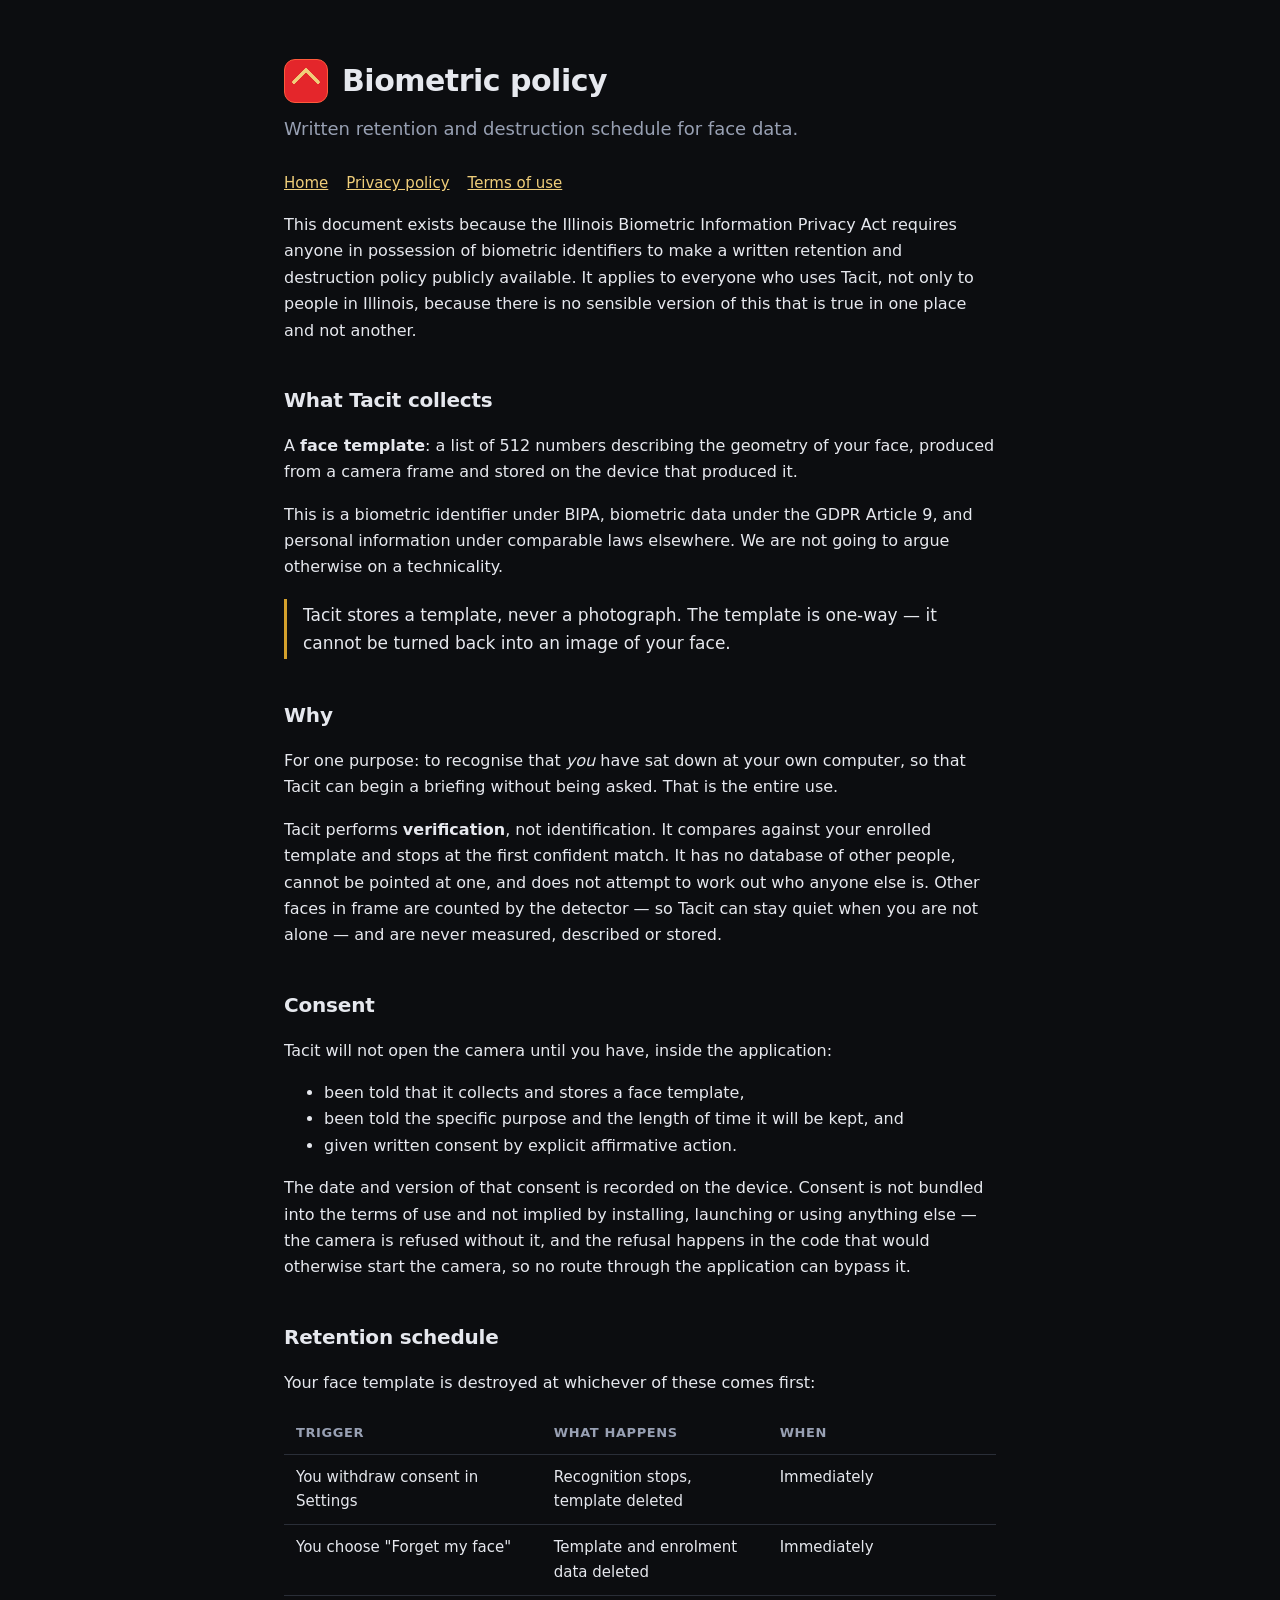
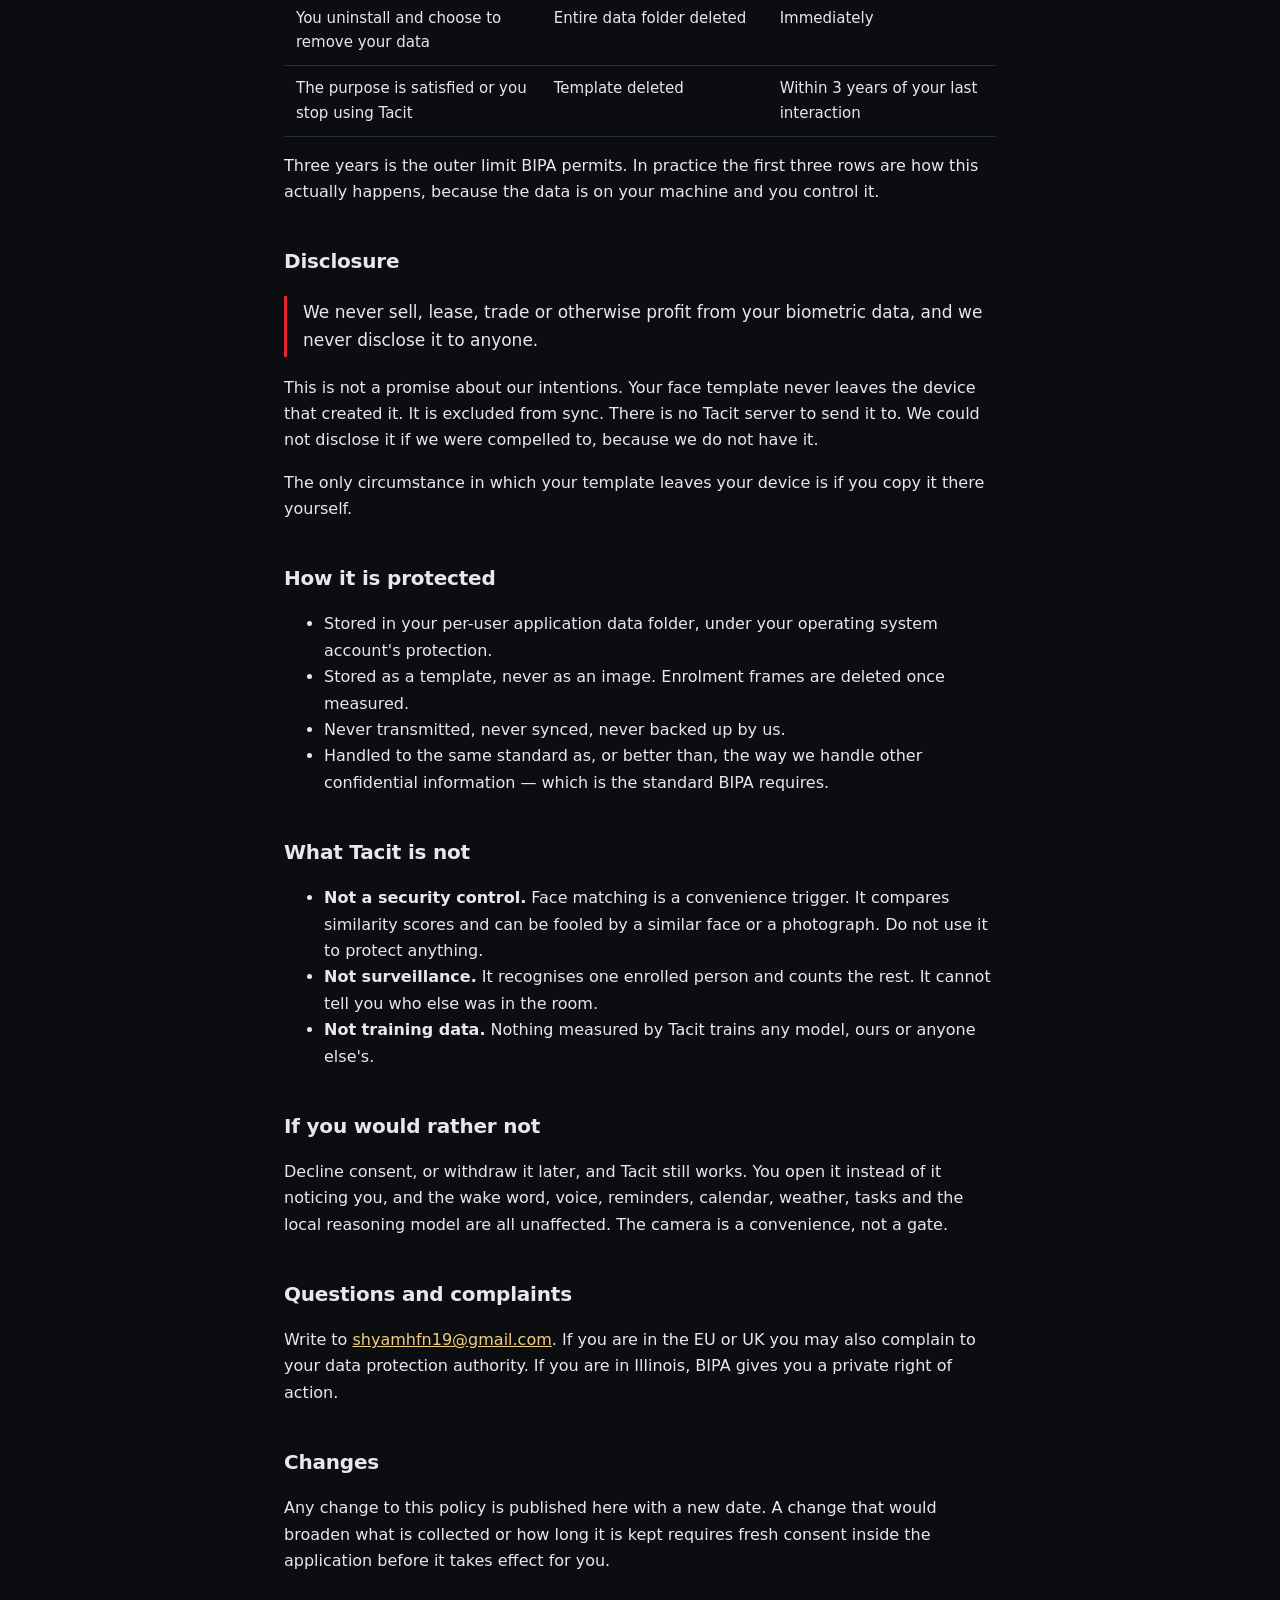
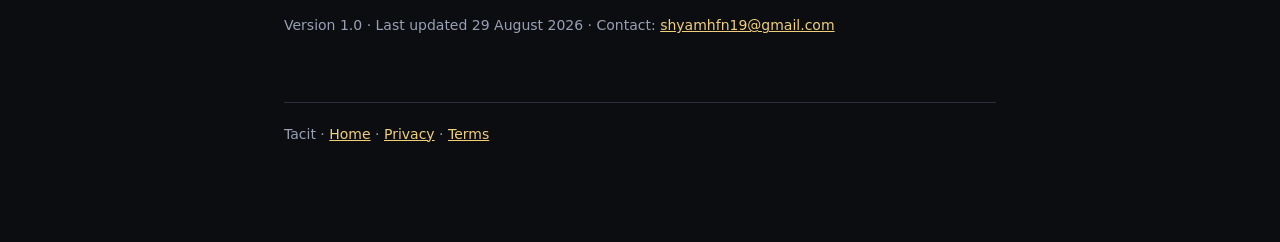
==== biometric-policy.html @ 15479e4a "before rebrand" ====
<!doctype html>
<html lang="en">
<head>
<meta charset="utf-8">
<meta name="viewport" content="width=device-width, initial-scale=1">
<title>Biometric data retention and destruction policy — Tacit</title>
<link rel="stylesheet" href="_style.css">
</head>
<body>
<div class="wrap">

  <header>
    <div class="logo" aria-hidden="true"></div>
    <h1>Biometric policy</h1>
  </header>
  <p class="lede">Written retention and destruction schedule for face data.</p>
  <nav>
    <a href="index.html">Home</a>
    <a href="privacy.html">Privacy policy</a>
    <a href="terms.html">Terms of use</a>
  </nav>

  <p>This document exists because the Illinois Biometric Information Privacy Act requires anyone in possession of biometric identifiers to make a written retention and destruction policy publicly available. It applies to everyone who uses Tacit, not only to people in Illinois, because there is no sensible version of this that is true in one place and not another.</p>

  <h2>What Tacit collects</h2>
  <p>A <strong>face template</strong>: a list of 512 numbers describing the geometry of your face, produced from a camera frame and stored on the device that produced it.</p>
  <p>This is a biometric identifier under BIPA, biometric data under the GDPR Article 9, and personal information under comparable laws elsewhere. We are not going to argue otherwise on a technicality.</p>

  <p class="answer">Tacit stores a template, never a photograph. The template is one-way — it cannot be turned back into an image of your face.</p>

  <h2>Why</h2>
  <p>For one purpose: to recognise that <em>you</em> have sat down at your own computer, so that Tacit can begin a briefing without being asked. That is the entire use.</p>
  <p>Tacit performs <strong>verification</strong>, not identification. It compares against your enrolled template and stops at the first confident match. It has no database of other people, cannot be pointed at one, and does not attempt to work out who anyone else is. Other faces in frame are counted by the detector — so Tacit can stay quiet when you are not alone — and are never measured, described or stored.</p>

  <h2>Consent</h2>
  <p>Tacit will not open the camera until you have, inside the application:</p>
  <ul>
    <li>been told that it collects and stores a face template,</li>
    <li>been told the specific purpose and the length of time it will be kept, and</li>
    <li>given written consent by explicit affirmative action.</li>
  </ul>
  <p>The date and version of that consent is recorded on the device. Consent is not bundled into the terms of use and not implied by installing, launching or using anything else — the camera is refused without it, and the refusal happens in the code that would otherwise start the camera, so no route through the application can bypass it.</p>

  <h2>Retention schedule</h2>
  <p>Your face template is destroyed at whichever of these comes first:</p>
  <table>
    <tr><th>Trigger</th><th>What happens</th><th>When</th></tr>
    <tr><td>You withdraw consent in Settings</td><td>Recognition stops, template deleted</td><td>Immediately</td></tr>
    <tr><td>You choose "Forget my face"</td><td>Template and enrolment data deleted</td><td>Immediately</td></tr>
    <tr><td>You uninstall and choose to remove your data</td><td>Entire data folder deleted</td><td>Immediately</td></tr>
    <tr><td>The purpose is satisfied or you stop using Tacit</td><td>Template deleted</td><td>Within 3 years of your last interaction</td></tr>
  </table>
  <p>Three years is the outer limit BIPA permits. In practice the first three rows are how this actually happens, because the data is on your machine and you control it.</p>

  <h2>Disclosure</h2>
  <p class="answer never">We never sell, lease, trade or otherwise profit from your biometric data, and we never disclose it to anyone.</p>
  <p>This is not a promise about our intentions. Your face template never leaves the device that created it. It is excluded from sync. There is no Tacit server to send it to. We could not disclose it if we were compelled to, because we do not have it.</p>
  <p>The only circumstance in which your template leaves your device is if you copy it there yourself.</p>

  <h2>How it is protected</h2>
  <ul>
    <li>Stored in your per-user application data folder, under your operating system account's protection.</li>
    <li>Stored as a template, never as an image. Enrolment frames are deleted once measured.</li>
    <li>Never transmitted, never synced, never backed up by us.</li>
    <li>Handled to the same standard as, or better than, the way we handle other confidential information — which is the standard BIPA requires.</li>
  </ul>

  <h2>What Tacit is not</h2>
  <ul>
    <li><strong>Not a security control.</strong> Face matching is a convenience trigger. It compares similarity scores and can be fooled by a similar face or a photograph. Do not use it to protect anything.</li>
    <li><strong>Not surveillance.</strong> It recognises one enrolled person and counts the rest. It cannot tell you who else was in the room.</li>
    <li><strong>Not training data.</strong> Nothing measured by Tacit trains any model, ours or anyone else's.</li>
  </ul>

  <h2>If you would rather not</h2>
  <p>Decline consent, or withdraw it later, and Tacit still works. You open it instead of it noticing you, and the wake word, voice, reminders, calendar, weather, tasks and the local reasoning model are all unaffected. The camera is a convenience, not a gate.</p>

  <h2>Questions and complaints</h2>
  <p>Write to <a href="mailto:shyamhfn19@gmail.com">shyamhfn19@gmail.com</a>. If you are in the EU or UK you may also complain to your data protection authority. If you are in Illinois, BIPA gives you a private right of action.</p>

  <h2>Changes</h2>
  <p>Any change to this policy is published here with a new date. A change that would broaden what is collected or how long it is kept requires fresh consent inside the application before it takes effect for you.</p>

  <p class="updated">Version 1.0 · Last updated 29 August 2026 · Contact: <a href="mailto:shyamhfn19@gmail.com">shyamhfn19@gmail.com</a></p>

  <footer>
    Tacit · <a href="index.html">Home</a> · <a href="privacy.html">Privacy</a> · <a href="terms.html">Terms</a>
  </footer>

</div>
</body>
</html>
---- _style.css ----
/* Taken from lib/ui/theme.dart, so the site and the app cannot drift apart.
   The old palette here was blue, which matched nothing. */
:root {
  --bg: #0C0D10;          /* gunmetal900 */
  --panel: #14161B;       /* gunmetal800 */
  --line: #2A2E38;        /* gunmetal600 */
  --ink: #E6E8EE;
  --muted: #98A0B3;       /* near steel */
  --accent: #F0CE7A;      /* paleGold - readable on dark, unlike the red */
  --red: #E4262B;         /* hotRed */
  --gold: #D4A02C;
}
* { box-sizing: border-box; }
body {
  margin: 0;
  background: var(--bg);
  color: var(--ink);
  font: 16px/1.65 system-ui, -apple-system, "Segoe UI", Roboto, sans-serif;
}
.wrap { max-width: 760px; margin: 0 auto; padding: 56px 24px 96px; }
header { display: flex; align-items: center; gap: 14px; margin-bottom: 8px; }
h1 { font-size: 30px; margin: 0; letter-spacing: -0.5px; }
h2 { font-size: 20px; margin: 40px 0 12px; letter-spacing: -0.2px; }
h3 { font-size: 16px; margin: 26px 0 8px; }
p, li { color: var(--ink); }
.lede { font-size: 18px; color: var(--muted); margin-top: 6px; }
.muted { color: var(--muted); }
small { color: var(--muted); }
a { color: var(--accent); }
nav { margin: 28px 0 8px; display: flex; gap: 18px; flex-wrap: wrap; font-size: 15px; }
.card {
  background: var(--panel);
  border: 1px solid var(--line);
  border-radius: 14px;
  padding: 20px 22px;
  margin: 18px 0;
}
table { width: 100%; border-collapse: collapse; margin: 16px 0; font-size: 15px; }
th, td { text-align: left; padding: 10px 12px; border-bottom: 1px solid var(--line); vertical-align: top; }
th { color: var(--muted); font-weight: 600; font-size: 13px; text-transform: uppercase; letter-spacing: 0.6px; }
code { background: #1D2230; padding: 2px 6px; border-radius: 5px; font-size: 14px; }
footer { margin-top: 64px; padding-top: 20px; border-top: 1px solid var(--line); font-size: 14px; color: var(--muted); }
/* The app mark, in CSS: a red field with a gold caret. Drawn rather than
   linked so the pages stay self-contained and work from file:// - the
   installer drops them into the program folder and the Start menu opens
   them from there. */
.logo {
  width: 44px; height: 44px; border-radius: 11px; flex: none;
  background: var(--red);
  border: 1px solid #FF5A3C;
  position: relative;
}
.logo::after {
  content: "";
  position: absolute; left: 50%; top: 54%;
  width: 17px; height: 17px;
  transform: translate(-50%, -50%) rotate(45deg);
  border-top: 4.5px solid #F0CE7A;
  border-left: 4.5px solid #F0CE7A;
  border-radius: 2px;
}

/* A short, plain-language answer set off from the reasoning around it. */
.answer {
  border-left: 3px solid var(--gold);
  padding: 2px 0 2px 16px;
  margin: 18px 0;
  font-size: 17px;
}
.never { border-left-color: var(--red); }
.updated { margin-top: 40px; font-size: 14px; color: var(--muted); }
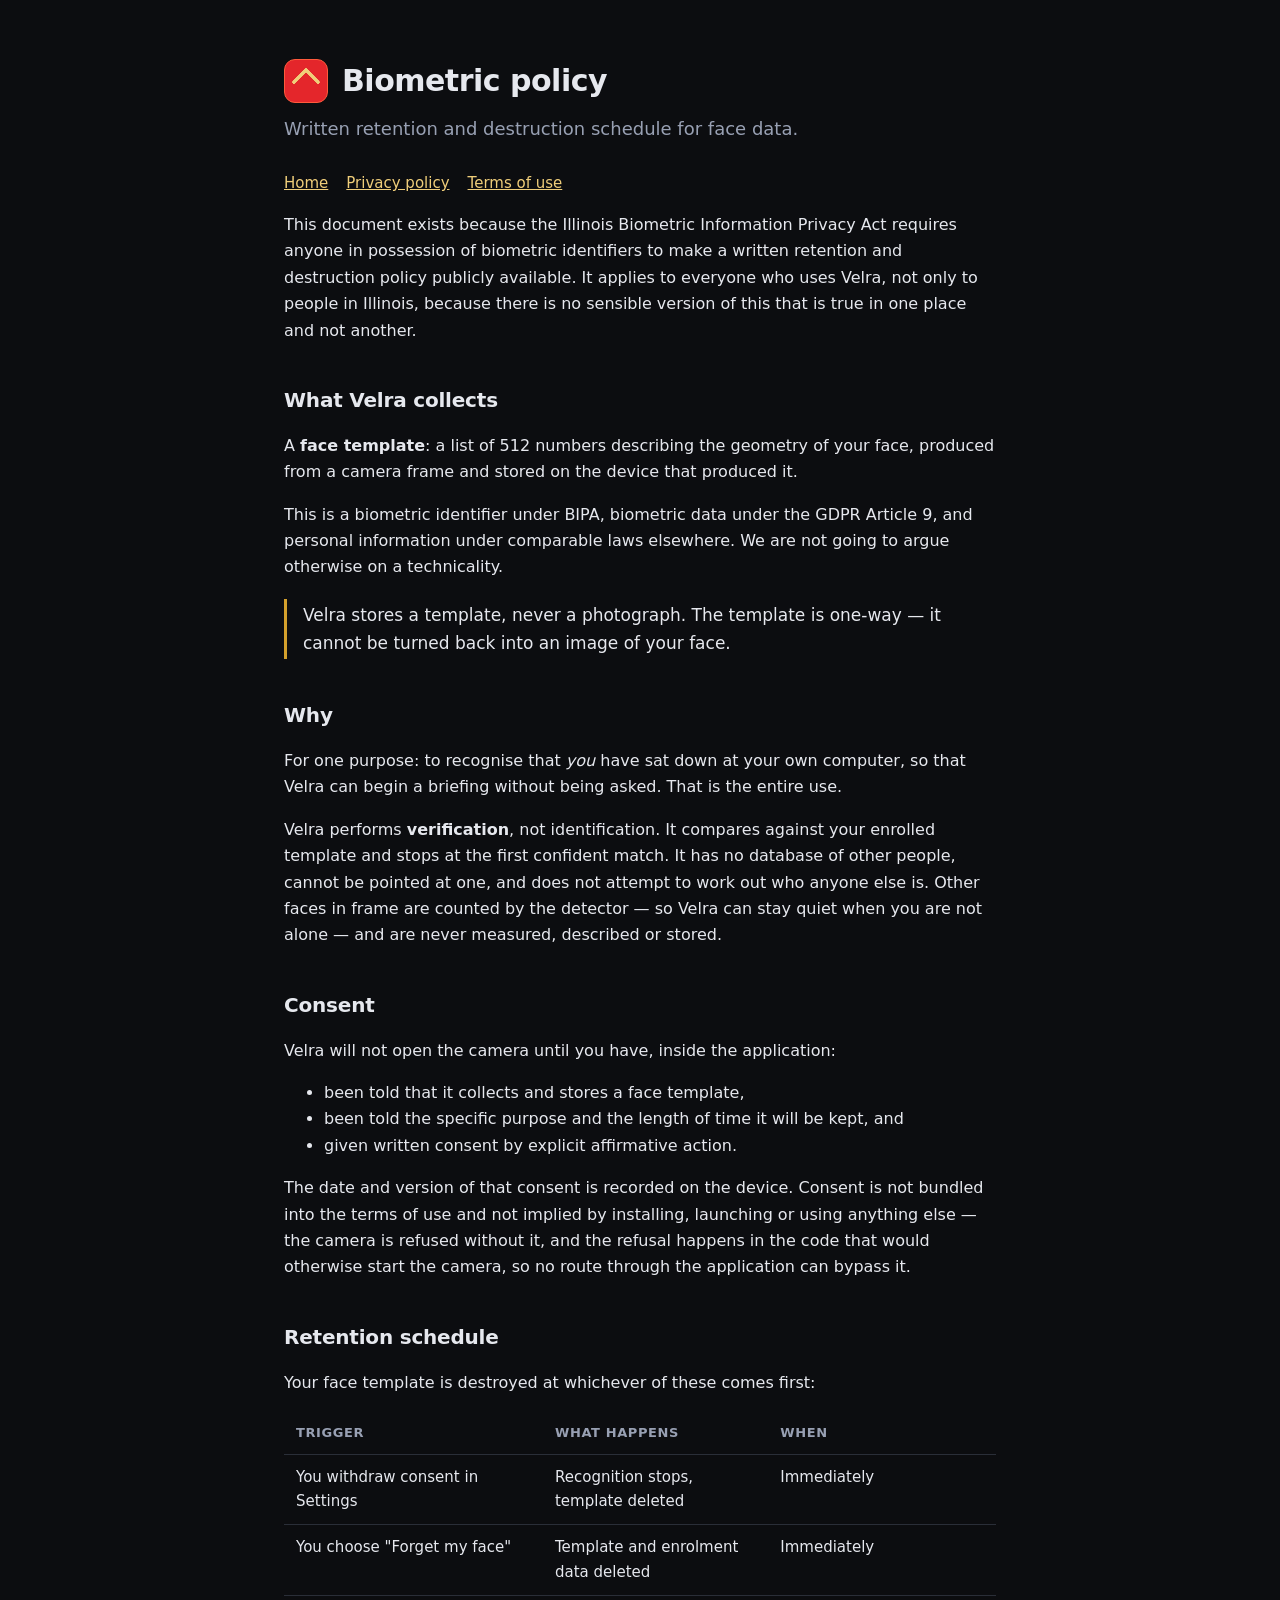
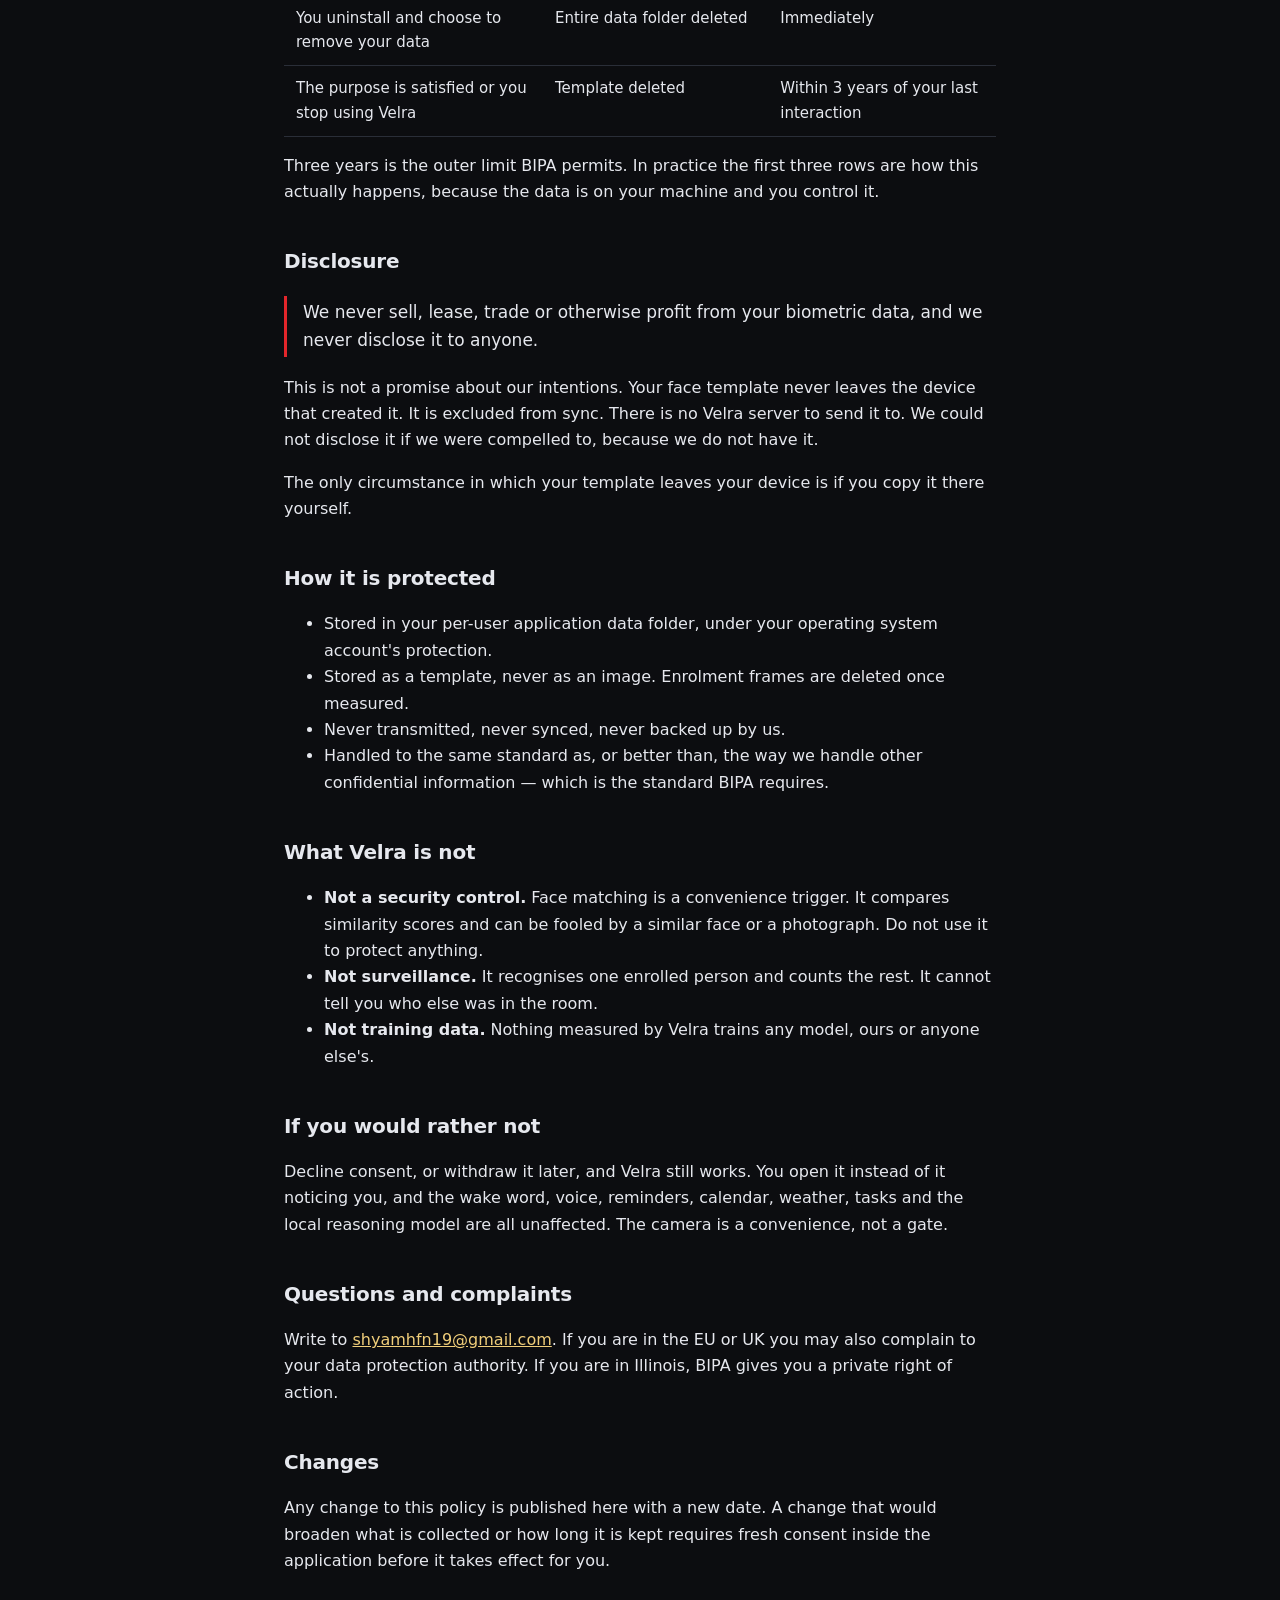
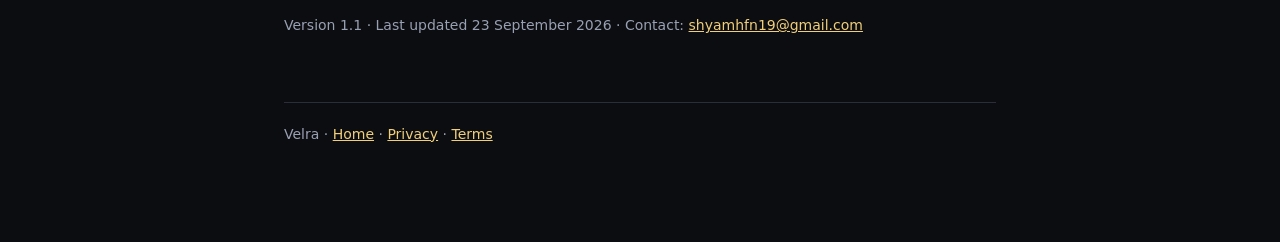
==== commit 1274a654: "Velra rebrand, live URLs" ====
--- a/biometric-policy.html
+++ b/biometric-policy.html
@@ -3,7 +3,7 @@
 <head>
 <meta charset="utf-8">
 <meta name="viewport" content="width=device-width, initial-scale=1">
-<title>Biometric data retention and destruction policy — Tacit</title>
+<title>Biometric data retention and destruction policy — Velra</title>
 <link rel="stylesheet" href="_style.css">
 </head>
 <body>
@@ -20,20 +20,20 @@
     <a href="terms.html">Terms of use</a>
   </nav>
 
-  <p>This document exists because the Illinois Biometric Information Privacy Act requires anyone in possession of biometric identifiers to make a written retention and destruction policy publicly available. It applies to everyone who uses Tacit, not only to people in Illinois, because there is no sensible version of this that is true in one place and not another.</p>
+  <p>This document exists because the Illinois Biometric Information Privacy Act requires anyone in possession of biometric identifiers to make a written retention and destruction policy publicly available. It applies to everyone who uses Velra, not only to people in Illinois, because there is no sensible version of this that is true in one place and not another.</p>
 
-  <h2>What Tacit collects</h2>
+  <h2>What Velra collects</h2>
   <p>A <strong>face template</strong>: a list of 512 numbers describing the geometry of your face, produced from a camera frame and stored on the device that produced it.</p>
   <p>This is a biometric identifier under BIPA, biometric data under the GDPR Article 9, and personal information under comparable laws elsewhere. We are not going to argue otherwise on a technicality.</p>
 
-  <p class="answer">Tacit stores a template, never a photograph. The template is one-way — it cannot be turned back into an image of your face.</p>
+  <p class="answer">Velra stores a template, never a photograph. The template is one-way — it cannot be turned back into an image of your face.</p>
 
   <h2>Why</h2>
-  <p>For one purpose: to recognise that <em>you</em> have sat down at your own computer, so that Tacit can begin a briefing without being asked. That is the entire use.</p>
-  <p>Tacit performs <strong>verification</strong>, not identification. It compares against your enrolled template and stops at the first confident match. It has no database of other people, cannot be pointed at one, and does not attempt to work out who anyone else is. Other faces in frame are counted by the detector — so Tacit can stay quiet when you are not alone — and are never measured, described or stored.</p>
+  <p>For one purpose: to recognise that <em>you</em> have sat down at your own computer, so that Velra can begin a briefing without being asked. That is the entire use.</p>
+  <p>Velra performs <strong>verification</strong>, not identification. It compares against your enrolled template and stops at the first confident match. It has no database of other people, cannot be pointed at one, and does not attempt to work out who anyone else is. Other faces in frame are counted by the detector — so Velra can stay quiet when you are not alone — and are never measured, described or stored.</p>
 
   <h2>Consent</h2>
-  <p>Tacit will not open the camera until you have, inside the application:</p>
+  <p>Velra will not open the camera until you have, inside the application:</p>
   <ul>
     <li>been told that it collects and stores a face template,</li>
     <li>been told the specific purpose and the length of time it will be kept, and</li>
@@ -48,13 +48,13 @@
     <tr><td>You withdraw consent in Settings</td><td>Recognition stops, template deleted</td><td>Immediately</td></tr>
     <tr><td>You choose "Forget my face"</td><td>Template and enrolment data deleted</td><td>Immediately</td></tr>
     <tr><td>You uninstall and choose to remove your data</td><td>Entire data folder deleted</td><td>Immediately</td></tr>
-    <tr><td>The purpose is satisfied or you stop using Tacit</td><td>Template deleted</td><td>Within 3 years of your last interaction</td></tr>
+    <tr><td>The purpose is satisfied or you stop using Velra</td><td>Template deleted</td><td>Within 3 years of your last interaction</td></tr>
   </table>
   <p>Three years is the outer limit BIPA permits. In practice the first three rows are how this actually happens, because the data is on your machine and you control it.</p>
 
   <h2>Disclosure</h2>
   <p class="answer never">We never sell, lease, trade or otherwise profit from your biometric data, and we never disclose it to anyone.</p>
-  <p>This is not a promise about our intentions. Your face template never leaves the device that created it. It is excluded from sync. There is no Tacit server to send it to. We could not disclose it if we were compelled to, because we do not have it.</p>
+  <p>This is not a promise about our intentions. Your face template never leaves the device that created it. It is excluded from sync. There is no Velra server to send it to. We could not disclose it if we were compelled to, because we do not have it.</p>
   <p>The only circumstance in which your template leaves your device is if you copy it there yourself.</p>
 
   <h2>How it is protected</h2>
@@ -65,15 +65,15 @@
     <li>Handled to the same standard as, or better than, the way we handle other confidential information — which is the standard BIPA requires.</li>
   </ul>
 
-  <h2>What Tacit is not</h2>
+  <h2>What Velra is not</h2>
   <ul>
     <li><strong>Not a security control.</strong> Face matching is a convenience trigger. It compares similarity scores and can be fooled by a similar face or a photograph. Do not use it to protect anything.</li>
     <li><strong>Not surveillance.</strong> It recognises one enrolled person and counts the rest. It cannot tell you who else was in the room.</li>
-    <li><strong>Not training data.</strong> Nothing measured by Tacit trains any model, ours or anyone else's.</li>
+    <li><strong>Not training data.</strong> Nothing measured by Velra trains any model, ours or anyone else's.</li>
   </ul>
 
   <h2>If you would rather not</h2>
-  <p>Decline consent, or withdraw it later, and Tacit still works. You open it instead of it noticing you, and the wake word, voice, reminders, calendar, weather, tasks and the local reasoning model are all unaffected. The camera is a convenience, not a gate.</p>
+  <p>Decline consent, or withdraw it later, and Velra still works. You open it instead of it noticing you, and the wake word, voice, reminders, calendar, weather, tasks and the local reasoning model are all unaffected. The camera is a convenience, not a gate.</p>
 
   <h2>Questions and complaints</h2>
   <p>Write to <a href="mailto:shyamhfn19@gmail.com">shyamhfn19@gmail.com</a>. If you are in the EU or UK you may also complain to your data protection authority. If you are in Illinois, BIPA gives you a private right of action.</p>
@@ -81,10 +81,10 @@
   <h2>Changes</h2>
   <p>Any change to this policy is published here with a new date. A change that would broaden what is collected or how long it is kept requires fresh consent inside the application before it takes effect for you.</p>
 
-  <p class="updated">Version 1.0 · Last updated 29 August 2026 · Contact: <a href="mailto:shyamhfn19@gmail.com">shyamhfn19@gmail.com</a></p>
+  <p class="updated">Version 1.1 · Last updated 23 September 2026 · Contact: <a href="mailto:shyamhfn19@gmail.com">shyamhfn19@gmail.com</a></p>
 
   <footer>
-    Tacit · <a href="index.html">Home</a> · <a href="privacy.html">Privacy</a> · <a href="terms.html">Terms</a>
+    Velra · <a href="index.html">Home</a> · <a href="privacy.html">Privacy</a> · <a href="terms.html">Terms</a>
   </footer>
 
 </div>
